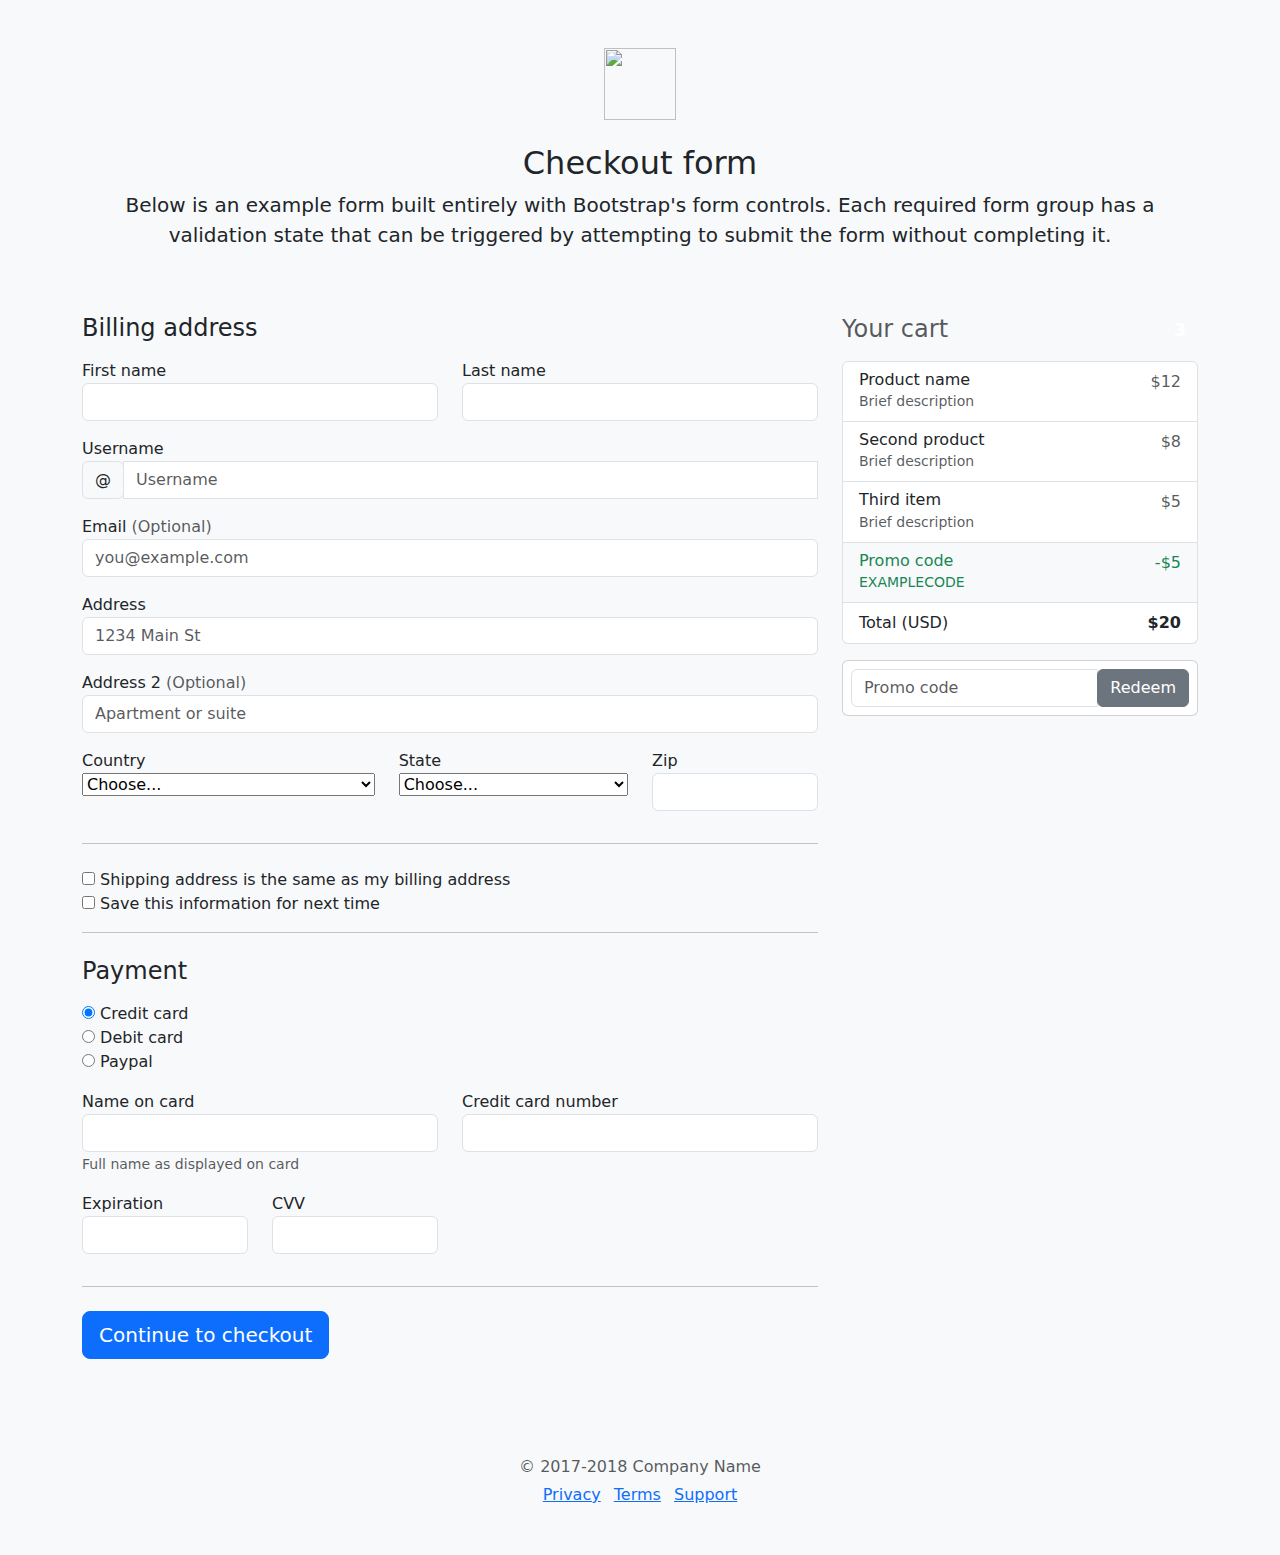
==== Bestelling.html @ ef13b16b "/" ====
<!DOCTYPE html>
<html lang="nl-BE">
<head>
  <title>Music World</title>
  <meta charset="utf-8">
  <meta name="viewport" content="width=device-width, initial-scale=1">
  <link href="https://cdn.jsdelivr.net/npm/bootstrap@5.3.2/dist/css/bootstrap.min.css" rel="stylesheet">
  <script src="https://cdn.jsdelivr.net/npm/bootstrap@5.3.2/dist/js/bootstrap.bundle.min.js"></script>
  <link href="Bestelling.css"stylesheet">
  </head>
  
    <title>Checkout example for Bootstrap</title>
  </head>

  <body class="bg-light">

    <div class="container">
      <div class="py-5 text-center">
        <img class="d-block mx-auto mb-4" src="https://getbootstrap.com/assets/brand/bootstrap-solid.svg" alt="" width="72" height="72">
        <h2>Checkout form</h2>
        <p class="lead">Below is an example form built entirely with Bootstrap's form controls. Each required form group has a validation state that can be triggered by attempting to submit the form without completing it.</p>
      </div>

      <div class="row">
        <div class="col-md-4 order-md-2 mb-4">
          <h4 class="d-flex justify-content-between align-items-center mb-3">
            <span class="text-muted">Your cart</span>
            <span class="badge badge-secondary badge-pill">3</span>
          </h4>
          <ul class="list-group mb-3">
            <li class="list-group-item d-flex justify-content-between lh-condensed">
              <div>
                <h6 class="my-0">Product name</h6>
                <small class="text-muted">Brief description</small>
              </div>
              <span class="text-muted">$12</span>
            </li>
            <li class="list-group-item d-flex justify-content-between lh-condensed">
              <div>
                <h6 class="my-0">Second product</h6>
                <small class="text-muted">Brief description</small>
              </div>
              <span class="text-muted">$8</span>
            </li>
            <li class="list-group-item d-flex justify-content-between lh-condensed">
              <div>
                <h6 class="my-0">Third item</h6>
                <small class="text-muted">Brief description</small>
              </div>
              <span class="text-muted">$5</span>
            </li>
            <li class="list-group-item d-flex justify-content-between bg-light">
              <div class="text-success">
                <h6 class="my-0">Promo code</h6>
                <small>EXAMPLECODE</small>
              </div>
              <span class="text-success">-$5</span>
            </li>
            <li class="list-group-item d-flex justify-content-between">
              <span>Total (USD)</span>
              <strong>$20</strong>
            </li>
          </ul>

          <form class="card p-2">
            <div class="input-group">
              <input type="text" class="form-control" placeholder="Promo code">
              <div class="input-group-append">
                <button type="submit" class="btn btn-secondary">Redeem</button>
              </div>
            </div>
          </form>
        </div>
        <div class="col-md-8 order-md-1">
          <h4 class="mb-3">Billing address</h4>
          <form class="needs-validation" novalidate>
            <div class="row">
              <div class="col-md-6 mb-3">
                <label for="firstName">First name</label>
                <input type="text" class="form-control" id="firstName" placeholder="" value="" required>
                <div class="invalid-feedback">
                  Valid first name is required.
                </div>
              </div>
              <div class="col-md-6 mb-3">
                <label for="lastName">Last name</label>
                <input type="text" class="form-control" id="lastName" placeholder="" value="" required>
                <div class="invalid-feedback">
                  Valid last name is required.
                </div>
              </div>
            </div>

            <div class="mb-3">
              <label for="username">Username</label>
              <div class="input-group">
                <div class="input-group-prepend">
                  <span class="input-group-text">@</span>
                </div>
                <input type="text" class="form-control" id="username" placeholder="Username" required>
                <div class="invalid-feedback" style="width: 100%;">
                  Your username is required.
                </div>
              </div>
            </div>

            <div class="mb-3">
              <label for="email">Email <span class="text-muted">(Optional)</span></label>
              <input type="email" class="form-control" id="email" placeholder="you@example.com">
              <div class="invalid-feedback">
                Please enter a valid email address for shipping updates.
              </div>
            </div>

            <div class="mb-3">
              <label for="address">Address</label>
              <input type="text" class="form-control" id="address" placeholder="1234 Main St" required>
              <div class="invalid-feedback">
                Please enter your shipping address.
              </div>
            </div>

            <div class="mb-3">
              <label for="address2">Address 2 <span class="text-muted">(Optional)</span></label>
              <input type="text" class="form-control" id="address2" placeholder="Apartment or suite">
            </div>

            <div class="row">
              <div class="col-md-5 mb-3">
                <label for="country">Country</label>
                <select class="custom-select d-block w-100" id="country" required>
                  <option value="">Choose...</option>
                  <option>United States</option>
                </select>
                <div class="invalid-feedback">
                  Please select a valid country.
                </div>
              </div>
              <div class="col-md-4 mb-3">
                <label for="state">State</label>
                <select class="custom-select d-block w-100" id="state" required>
                  <option value="">Choose...</option>
                  <option>California</option>
                </select>
                <div class="invalid-feedback">
                  Please provide a valid state.
                </div>
              </div>
              <div class="col-md-3 mb-3">
                <label for="zip">Zip</label>
                <input type="text" class="form-control" id="zip" placeholder="" required>
                <div class="invalid-feedback">
                  Zip code required.
                </div>
              </div>
            </div>
            <hr class="mb-4">
            <div class="custom-control custom-checkbox">
              <input type="checkbox" class="custom-control-input" id="same-address">
              <label class="custom-control-label" for="same-address">Shipping address is the same as my billing address</label>
            </div>
            <div class="custom-control custom-checkbox">
              <input type="checkbox" class="custom-control-input" id="save-info">
              <label class="custom-control-label" for="save-info">Save this information for next time</label>
            </div>
            <hr class="mb-4">

            <h4 class="mb-3">Payment</h4>

            <div class="d-block my-3">
              <div class="custom-control custom-radio">
                <input id="credit" name="paymentMethod" type="radio" class="custom-control-input" checked required>
                <label class="custom-control-label" for="credit">Credit card</label>
              </div>
              <div class="custom-control custom-radio">
                <input id="debit" name="paymentMethod" type="radio" class="custom-control-input" required>
                <label class="custom-control-label" for="debit">Debit card</label>
              </div>
              <div class="custom-control custom-radio">
                <input id="paypal" name="paymentMethod" type="radio" class="custom-control-input" required>
                <label class="custom-control-label" for="paypal">Paypal</label>
              </div>
            </div>
            <div class="row">
              <div class="col-md-6 mb-3">
                <label for="cc-name">Name on card</label>
                <input type="text" class="form-control" id="cc-name" placeholder="" required>
                <small class="text-muted">Full name as displayed on card</small>
                <div class="invalid-feedback">
                  Name on card is required
                </div>
              </div>
              <div class="col-md-6 mb-3">
                <label for="cc-number">Credit card number</label>
                <input type="text" class="form-control" id="cc-number" placeholder="" required>
                <div class="invalid-feedback">
                  Credit card number is required
                </div>
              </div>
            </div>
            <div class="row">
              <div class="col-md-3 mb-3">
                <label for="cc-expiration">Expiration</label>
                <input type="text" class="form-control" id="cc-expiration" placeholder="" required>
                <div class="invalid-feedback">
                  Expiration date required
                </div>
              </div>
              <div class="col-md-3 mb-3">
                <label for="cc-expiration">CVV</label>
                <input type="text" class="form-control" id="cc-cvv" placeholder="" required>
                <div class="invalid-feedback">
                  Security code required
                </div>
              </div>
            </div>
            <hr class="mb-4">
            <button class="btn btn-primary btn-lg btn-block" type="submit">Continue to checkout</button>
          </form>
        </div>
      </div>

      <footer class="my-5 pt-5 text-muted text-center text-small">
        <p class="mb-1">&copy; 2017-2018 Company Name</p>
        <ul class="list-inline">
          <li class="list-inline-item"><a href="#">Privacy</a></li>
          <li class="list-inline-item"><a href="#">Terms</a></li>
          <li class="list-inline-item"><a href="#">Support</a></li>
        </ul>
      </footer>
    </div>

    <!-- Bootstrap core JavaScript
    ================================================== -->
    <!-- Placed at the end of the document so the pages load faster -->
    <script src="https://code.jquery.com/jquery-3.2.1.slim.min.js" integrity="sha384-KJ3o2DKtIkvYIK3UENzmM7KCkRr/rE9/Qpg6aAZGJwFDMVNA/GpGFF93hXpG5KkN" crossorigin="anonymous"></script>
    <script>window.jQuery || document.write('<script src="../../../../assets/js/vendor/jquery-slim.min.js"><\/script>')</script>
    <script src="../../../../assets/js/vendor/popper.min.js"></script>
    <script src="../../../../dist/js/bootstrap.min.js"></script>
    <script src="../../../../assets/js/vendor/holder.min.js"></script>
    <script>
      // Example starter JavaScript for disabling form submissions if there are invalid fields
      (function() {
        'use strict';

        window.addEventListener('load', function() {
          // Fetch all the forms we want to apply custom Bootstrap validation styles to
          var forms = document.getElementsByClassName('needs-validation');

          // Loop over them and prevent submission
          var validation = Array.prototype.filter.call(forms, function(form) {
            form.addEventListener('submit', function(event) {
              if (form.checkValidity() === false) {
                event.preventDefault();
                event.stopPropagation();
              }
              form.classList.add('was-validated');
            }, false);
          });
        }, false);
      })();
    </script>
  </body>
</html>
---- Bestelling.css ----
.container {
  max-width: 960px;
}

.border-top { border-top: 1px solid #e5e5e5; }
.border-bottom { border-bottom: 1px solid #e5e5e5; }
.border-top-gray { border-top-color: #adb5bd; }

.box-shadow { box-shadow: 0 .25rem .75rem rgba(0, 0, 0, .05); }

.lh-condensed { line-height: 1.25; }
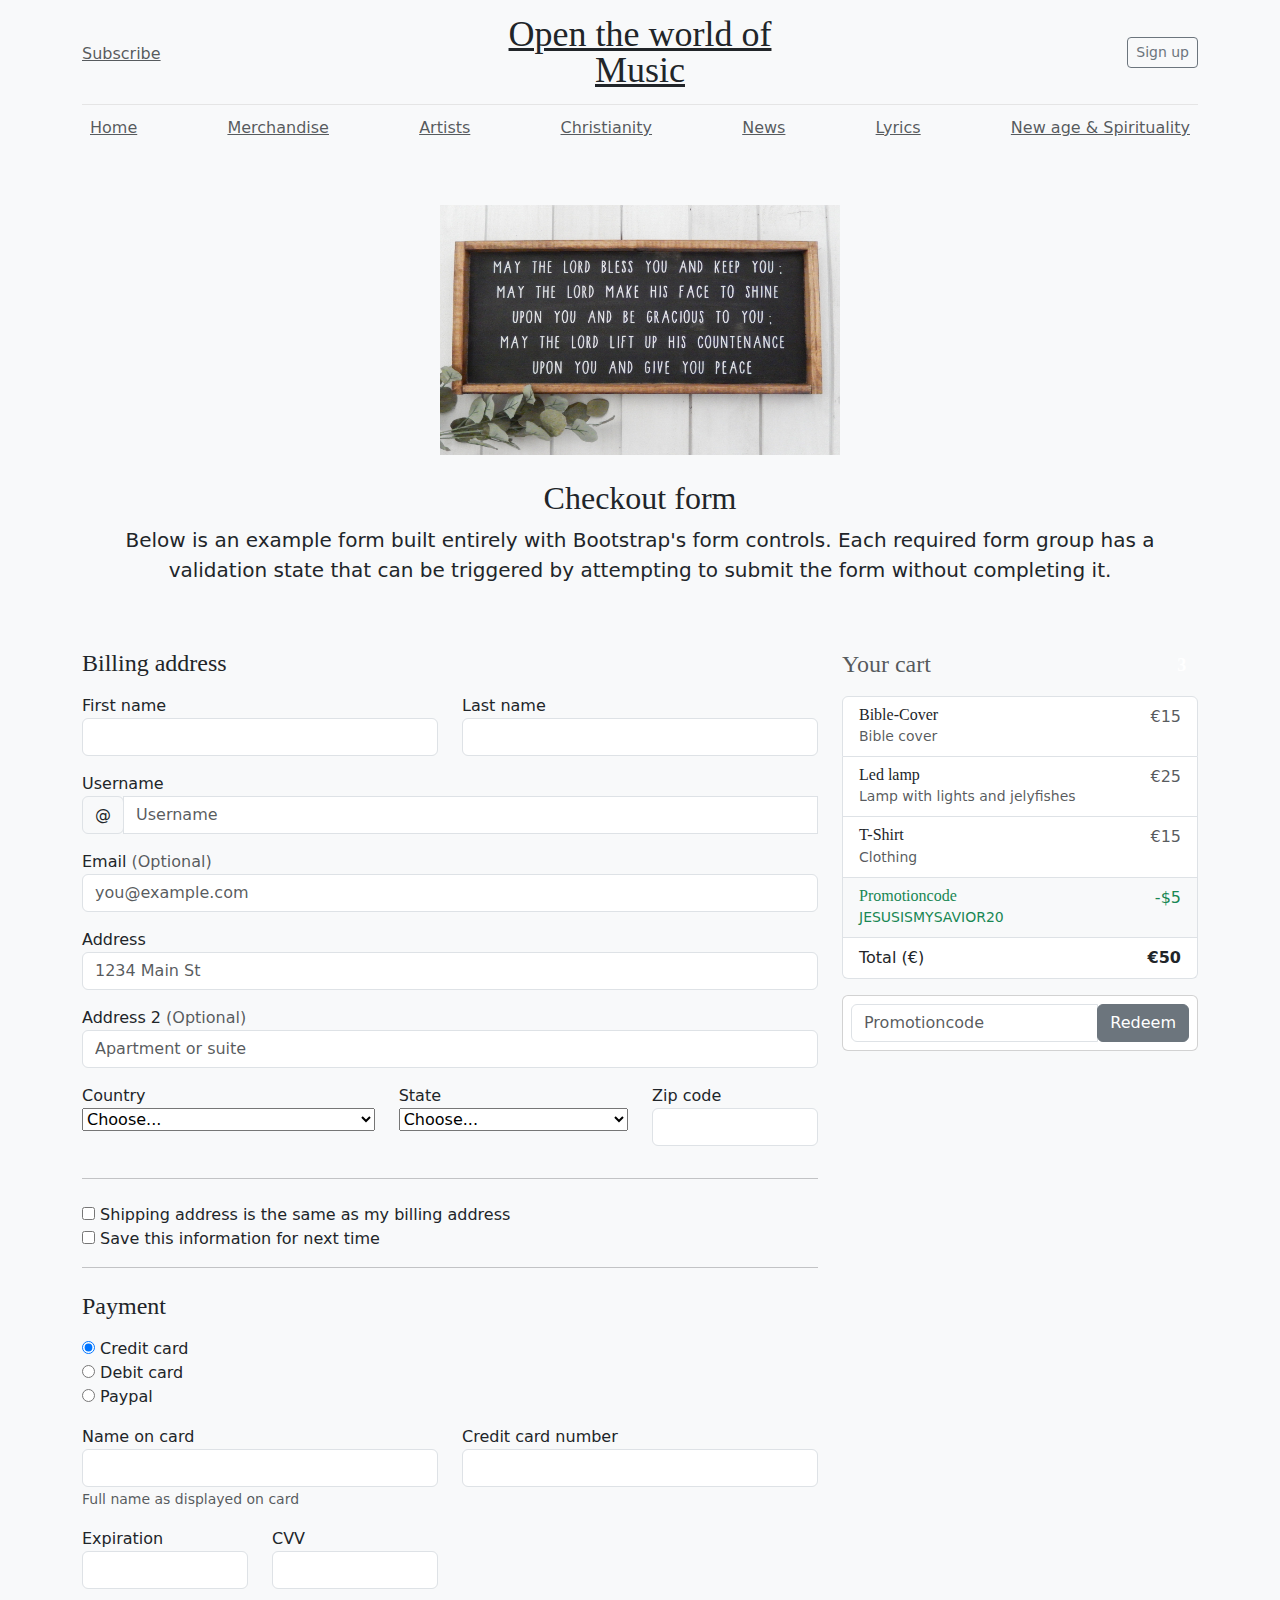
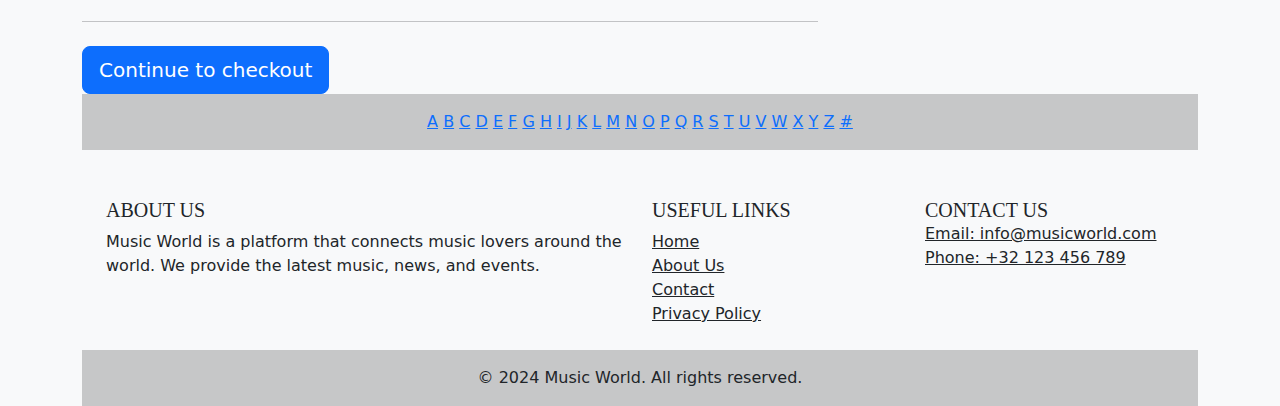
==== commit 1f1319cb: "verwijzingen" ====
--- a/Bestelling.html
+++ b/Bestelling.html
@@ -1,22 +1,51 @@
 <!DOCTYPE html>
 <html lang="nl-BE">
 <head>
-  <title>Music World</title>
+  <title>Time to pay - Music World</title>
   <meta charset="utf-8">
   <meta name="viewport" content="width=device-width, initial-scale=1">
   <link href="https://cdn.jsdelivr.net/npm/bootstrap@5.3.2/dist/css/bootstrap.min.css" rel="stylesheet">
   <script src="https://cdn.jsdelivr.net/npm/bootstrap@5.3.2/dist/js/bootstrap.bundle.min.js"></script>
   <link href="Bestelling.css"stylesheet">
+  <link rel="stylesheet" href="style.css">
   </head>
+
+  <body>
+    <div class="container">
+      <header class="blog-header py-3">
+        <div class="row flex-nowrap justify-content-between align-items-center">
+          <div class="col-4 pt-1">
+            <a class="text-muted" href="#">Subscribe</a>
+          </div>
+          <div class="col-4 text-center">
+            <a class="blog-header-logo text-dark" href="#">Open the world of Music</a>
+          </div>
+          <div class="col-4 d-flex justify-content-end align-items-center"> <a class="text-muted" href="#"> <a class="text-muted" href="#">
+            <a class="btn btn-sm btn-outline-secondary" href="#">Sign up</a>
+           </div>
+        </div>
+      </header>
+
+      <div class="nav-scroller py-1 mb-2">
+        <nav class="nav d-flex justify-content-between">
+          <a class="p-2 text-muted" href="/index.html">Home</a>
+          <a class="p-2 text-muted" href="Topics/merchandise.html">Merchandise</a>
+          <a class="p-2 text-muted" href="Topics/artists.html">Artists</a>
+          <a class="p-2 text-muted" href="Topics/christianity.html">Christianity</a>
+          <a class="p-2 text-muted" href="Topics/news.html">News</a>
+          <a class="p-2 text-muted" href="Topics/lyrics.html">Lyrics</a>
+          <a class="p-2 text-muted" href="/Topics/newAge_Spirituality.html">New age & Spirituality </a>
+        </nav>
+      </div>
+      <hr class="d-sm-none">
+    </div>
   
-    <title>Checkout example for Bootstrap</title>
-  </head>
 
   <body class="bg-light">
 
     <div class="container">
       <div class="py-5 text-center">
-        <img class="d-block mx-auto mb-4" src="https://getbootstrap.com/assets/brand/bootstrap-solid.svg" alt="" width="72" height="72">
+        <img class="d-block mx-auto mb-4" src="/Afbeeldingen/Paying_Time.jpeg" alt="Time to pay" width="400" height="250">
         <h2>Checkout form</h2>
         <p class="lead">Below is an example form built entirely with Bootstrap's form controls. Each required form group has a validation state that can be triggered by attempting to submit the form without completing it.</p>
       </div>
@@ -30,41 +59,41 @@
           <ul class="list-group mb-3">
             <li class="list-group-item d-flex justify-content-between lh-condensed">
               <div>
-                <h6 class="my-0">Product name</h6>
-                <small class="text-muted">Brief description</small>
-              </div>
-              <span class="text-muted">$12</span>
+                <h6 class="my-0">Bible-Cover</h6>
+                <small class="text-muted">Bible cover</small>
+              </div>
+              <span class="text-muted">&euro;15</span>
             </li>
             <li class="list-group-item d-flex justify-content-between lh-condensed">
               <div>
-                <h6 class="my-0">Second product</h6>
-                <small class="text-muted">Brief description</small>
-              </div>
-              <span class="text-muted">$8</span>
+                <h6 class="my-0">Led lamp</h6>
+                <small class="text-muted">Lamp with lights and jelyfishes</small>
+              </div>
+              <span class="text-muted">&euro;25</span>
             </li>
             <li class="list-group-item d-flex justify-content-between lh-condensed">
               <div>
-                <h6 class="my-0">Third item</h6>
-                <small class="text-muted">Brief description</small>
-              </div>
-              <span class="text-muted">$5</span>
+                <h6 class="my-0">T-Shirt</h6>
+                <small class="text-muted">Clothing </small>
+              </div>
+              <span class="text-muted">&euro;15</span>
             </li>
             <li class="list-group-item d-flex justify-content-between bg-light">
               <div class="text-success">
-                <h6 class="my-0">Promo code</h6>
-                <small>EXAMPLECODE</small>
+                <h6 class="my-0">Promotioncode</h6>
+                <small>JESUSISMYSAVIOR20</small>
               </div>
               <span class="text-success">-$5</span>
             </li>
             <li class="list-group-item d-flex justify-content-between">
-              <span>Total (USD)</span>
-              <strong>$20</strong>
+              <span>Total (&euro;)</span>
+              <strong>&euro;50</strong>
             </li>
           </ul>
 
           <form class="card p-2">
             <div class="input-group">
-              <input type="text" class="form-control" placeholder="Promo code">
+              <input type="text" class="form-control" placeholder="Promotioncode">
               <div class="input-group-append">
                 <button type="submit" class="btn btn-secondary">Redeem</button>
               </div>
@@ -130,7 +159,8 @@
                 <label for="country">Country</label>
                 <select class="custom-select d-block w-100" id="country" required>
                   <option value="">Choose...</option>
-                  <option>United States</option>
+                  <option>Belgium</option>
+                  <option>The Netherlands</option>
                 </select>
                 <div class="invalid-feedback">
                   Please select a valid country.
@@ -140,14 +170,15 @@
                 <label for="state">State</label>
                 <select class="custom-select d-block w-100" id="state" required>
                   <option value="">Choose...</option>
-                  <option>California</option>
+                  <option>Limburg</option>
+                  <option>Den Haag</option>
                 </select>
                 <div class="invalid-feedback">
                   Please provide a valid state.
                 </div>
               </div>
               <div class="col-md-3 mb-3">
-                <label for="zip">Zip</label>
+                <label for="zip">Zip code </label>
                 <input type="text" class="form-control" id="zip" placeholder="" required>
                 <div class="invalid-feedback">
                   Zip code required.
@@ -220,45 +251,64 @@
         </div>
       </div>
 
-      <footer class="my-5 pt-5 text-muted text-center text-small">
-        <p class="mb-1">&copy; 2017-2018 Company Name</p>
-        <ul class="list-inline">
-          <li class="list-inline-item"><a href="#">Privacy</a></li>
-          <li class="list-inline-item"><a href="#">Terms</a></li>
-          <li class="list-inline-item"><a href="#">Support</a></li>
-        </ul>
+      <div class="text-center p-3" style="background-color: rgba(0, 0, 0, 0.2);">
+        <a href="#A">A</a>
+          <a href="#B">B</a>
+          <a href="#C">C</a>
+          <a href="#D">D</a>
+          <a href="#E">E</a>
+          <a href="#F">F</a>
+          <a href="#G">G</a>
+          <a href="#H">H</a>
+          <a href="#I">I</a>
+          <a href="#J">J</a>
+          <a href="#K">K</a>
+          <a href="#L">L</a>
+          <a href="#M">M</a>
+          <a href="#N">N</a>
+          <a href="#O">O</a>
+          <a href="#P">P</a>
+          <a href="#Q">Q</a>
+          <a href="#R">R</a>
+          <a href="#S">S</a>
+          <a href="#T">T</a>
+          <a href="#U">U</a>
+          <a href="#V">V</a>
+          <a href="#W">W</a>
+          <a href="#X">X</a>
+          <a href="#Y">Y</a>
+          <a href="#Z">Z</a>
+          <a href="#">#</a>
+      </div>
+      <br>
+      <footer class="bg-light text-center text-lg-start">
+        <div class="container p-4">
+          <div class="row">
+            <div class="col-lg-6 col-md-12 mb-4 mb-md-0">
+              <h5 class="text-uppercase">About Us</h5>
+              <p>Music World is a platform that connects music lovers around the world. We provide the latest music, news, and events.</p>
+            </div>
+            <div class="col-lg-3 col-md-6 mb-4 mb-md-0">
+              <h5 class="text-uppercase">Useful Links</h5>
+              <ul class="list-unstyled mb-0">
+                <li><a href="#" class="text-dark">Home</a></li>
+                <li><a href="#" class="text-dark">About Us</a></li>
+                <li><a href="#" class="text-dark">Contact</a></li>
+                <li><a href="#" class="text-dark">Privacy Policy</a></li>
+              </ul>
+            </div>
+            <div class="col-lg-3 col-md-6 mb-4 mb-md-0">
+              <h5 class="text-uppercase mb-0">Contact Us</h5>
+              <ul class="list-unstyled">
+                <li><a href="#" class="text-dark">Email: info@musicworld.com</a></li>
+                <li><a href="#" class="text-dark">Phone: +32 123 456 789</a></li>
+              </ul>
+            </div>
+          </div>
+        </div>
+        <div class="text-center p-3" style="background-color: rgba(0, 0, 0, 0.2);">
+          © 2024 Music World. All rights reserved.
+        </div>
       </footer>
-    </div>
-
-    <!-- Bootstrap core JavaScript
-    ================================================== -->
-    <!-- Placed at the end of the document so the pages load faster -->
-    <script src="https://code.jquery.com/jquery-3.2.1.slim.min.js" integrity="sha384-KJ3o2DKtIkvYIK3UENzmM7KCkRr/rE9/Qpg6aAZGJwFDMVNA/GpGFF93hXpG5KkN" crossorigin="anonymous"></script>
-    <script>window.jQuery || document.write('<script src="../../../../assets/js/vendor/jquery-slim.min.js"><\/script>')</script>
-    <script src="../../../../assets/js/vendor/popper.min.js"></script>
-    <script src="../../../../dist/js/bootstrap.min.js"></script>
-    <script src="../../../../assets/js/vendor/holder.min.js"></script>
-    <script>
-      // Example starter JavaScript for disabling form submissions if there are invalid fields
-      (function() {
-        'use strict';
-
-        window.addEventListener('load', function() {
-          // Fetch all the forms we want to apply custom Bootstrap validation styles to
-          var forms = document.getElementsByClassName('needs-validation');
-
-          // Loop over them and prevent submission
-          var validation = Array.prototype.filter.call(forms, function(form) {
-            form.addEventListener('submit', function(event) {
-              if (form.checkValidity() === false) {
-                event.preventDefault();
-                event.stopPropagation();
-              }
-              form.classList.add('was-validated');
-            }, false);
-          });
-        }, false);
-      })();
-    </script>
-  </body>
-</html>
+
+
--- a/style.css
+++ b/style.css
@@ -0,0 +1,121 @@
+
+.blog-header {
+  line-height: 1;
+  border-bottom: 1px solid #e5e5e5;
+}
+
+.blog-header-logo {
+  font-family: "Playfair Display", Georgia, "Times New Roman", serif;
+  font-size: 2.25rem;
+}
+
+.blog-header-logo:hover {
+  text-decoration: none;
+}
+
+h1, h2, h3, h4, h5, h6 {
+  font-family: "Playfair Display", Georgia, "Times New Roman", serif;
+}
+
+.display-4 {
+  font-size: 2.5rem;
+}
+@media (min-width: 768px) {
+  .display-4 {
+    font-size: 3rem;
+  }
+}
+
+.nav-scroller {
+  position: relative;
+  z-index: 2;
+  height: 2.75rem;
+  overflow-y: hidden;
+}
+
+.nav-scroller .nav {
+  display: -webkit-box;
+  display: -ms-flexbox;
+  display: flex;
+  -ms-flex-wrap: nowrap;
+  flex-wrap: nowrap;
+  padding-bottom: 1rem;
+  margin-top: -1px;
+  overflow-x: auto;
+  text-align: center;
+  white-space: nowrap;
+  -webkit-overflow-scrolling: touch;
+}
+
+.nav-scroller .nav-link {
+  padding-top: .75rem;
+  padding-bottom: .75rem;
+  font-size: .875rem;
+}
+
+.card-img-right {
+  height: 100%;
+  border-radius: 0 3px 3px 0;
+}
+
+.flex-auto {
+  -ms-flex: 0 0 auto;
+  -webkit-box-flex: 0;
+  flex: 0 0 auto;
+}
+
+.h-250 { height: 250px; }
+@media (min-width: 768px) {
+  .h-md-250 { height: 250px; }
+}
+
+.border-top { border-top: 1px solid #e5e5e5; }
+.border-bottom { border-bottom: 1px solid #e5e5e5; }
+
+.box-shadow { box-shadow: 0 .25rem .75rem rgba(0, 0, 0, .05); }
+
+.blog-title {
+  margin-bottom: 0;
+  font-size: 2rem;
+  font-weight: 400;
+}
+.blog-description {
+  font-size: 1.1rem;
+  color: #999;
+}
+
+@media (min-width: 40em) {
+  .blog-title {
+    font-size: 3.5rem;
+  }
+}
+
+.blog-pagination {
+  margin-bottom: 4rem;
+}
+.blog-pagination > .btn {
+  border-radius: 2rem;
+}
+
+.blog-post {
+  margin-bottom: 4rem;
+}
+.blog-post-title {
+  margin-bottom: .25rem;
+  font-size: 2.5rem;
+}
+.blog-post-meta {
+  margin-bottom: 1.25rem;
+  color: #999;
+}
+
+.blog-footer {
+  padding: 2.5rem 0;
+  color: #999;
+  text-align: center;
+  background-color: #f9f9f9;
+  border-top: .05rem solid #e5e5e5;
+}
+.blog-footer p:last-child {
+  margin-bottom: 0;
+}
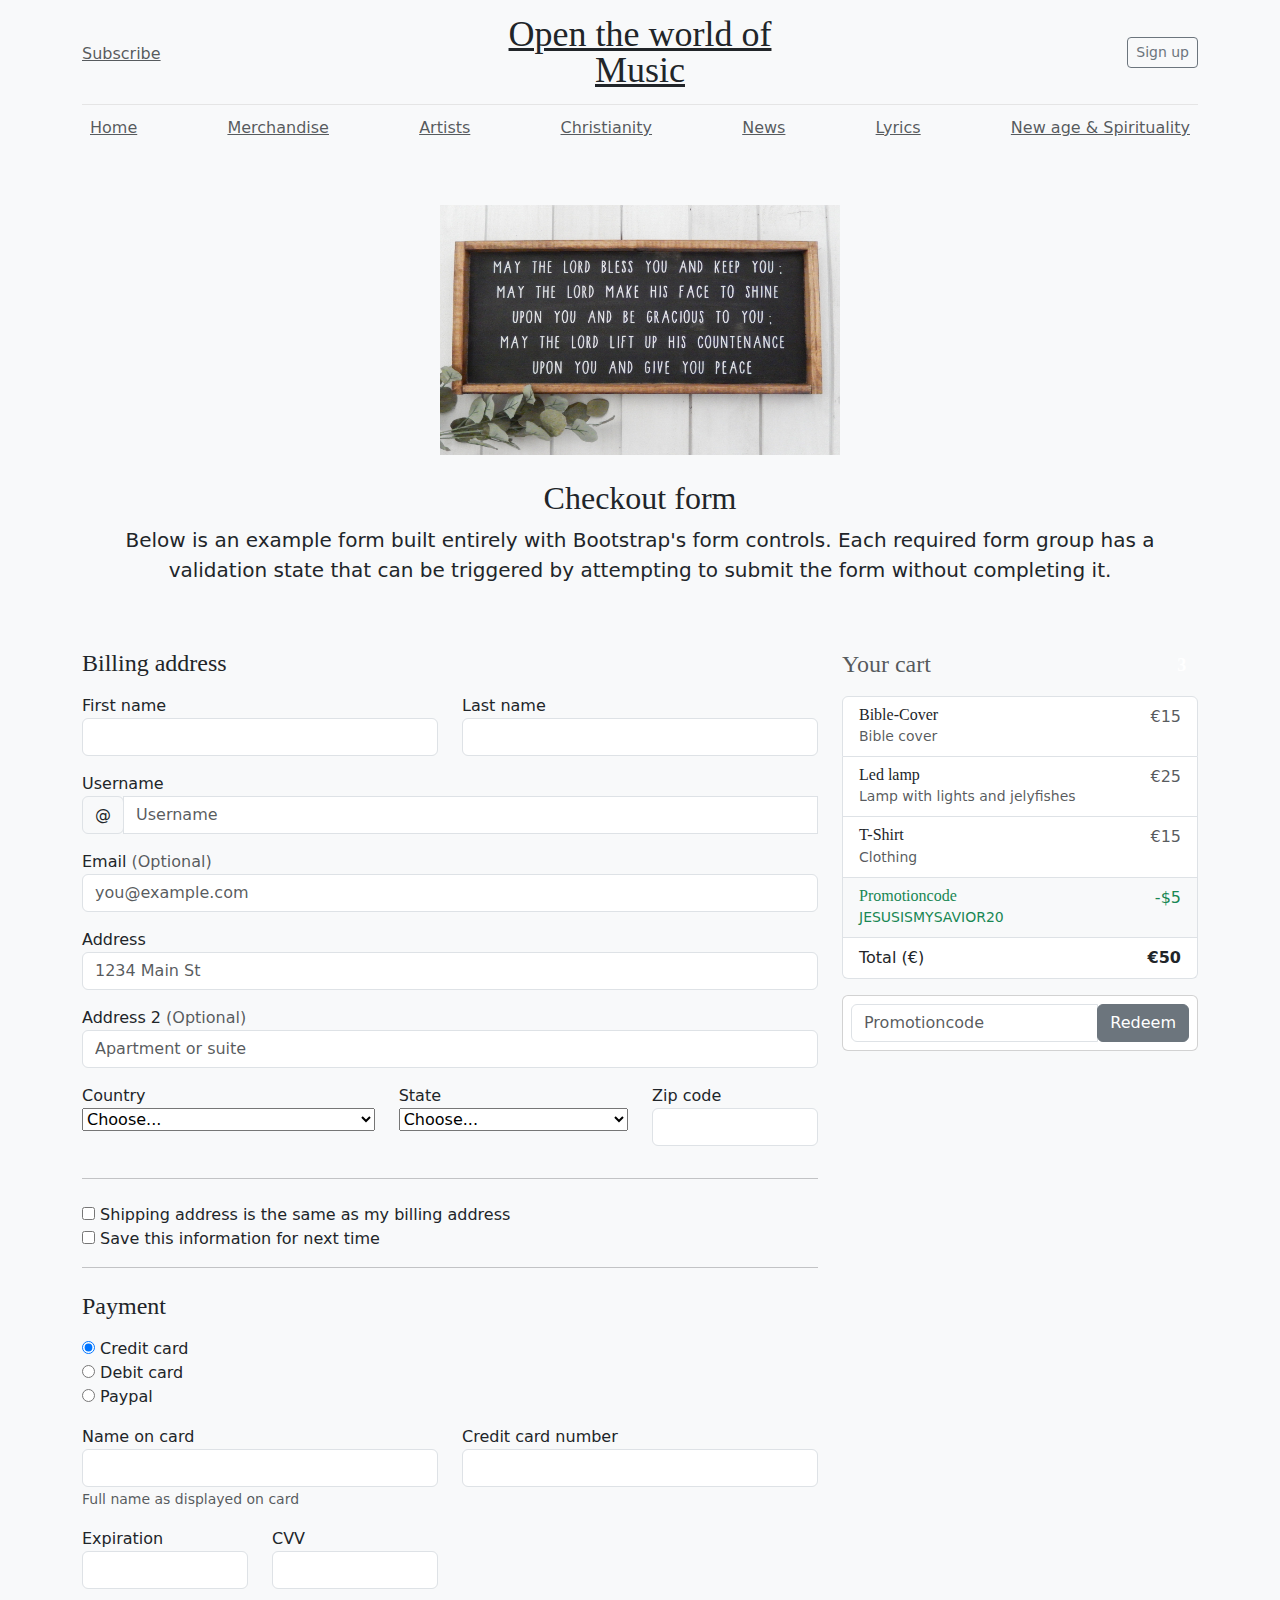
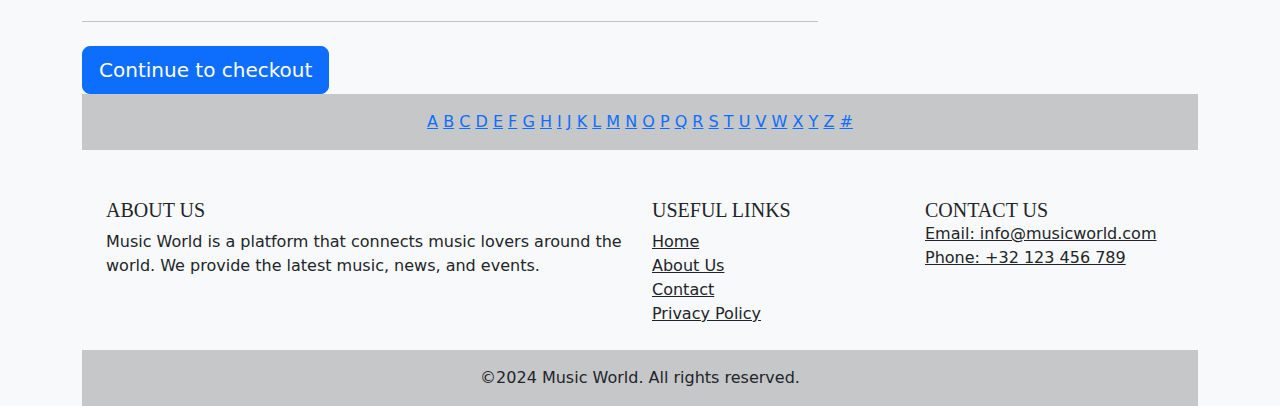
==== commit 04f09532: "verwijzingen+aanpassingen" ====
--- a/Bestelling.html
+++ b/Bestelling.html
@@ -307,7 +307,7 @@
           </div>
         </div>
         <div class="text-center p-3" style="background-color: rgba(0, 0, 0, 0.2);">
-          © 2024 Music World. All rights reserved.
+          &copy;2024 Music World. All rights reserved.
         </div>
       </footer>
 
